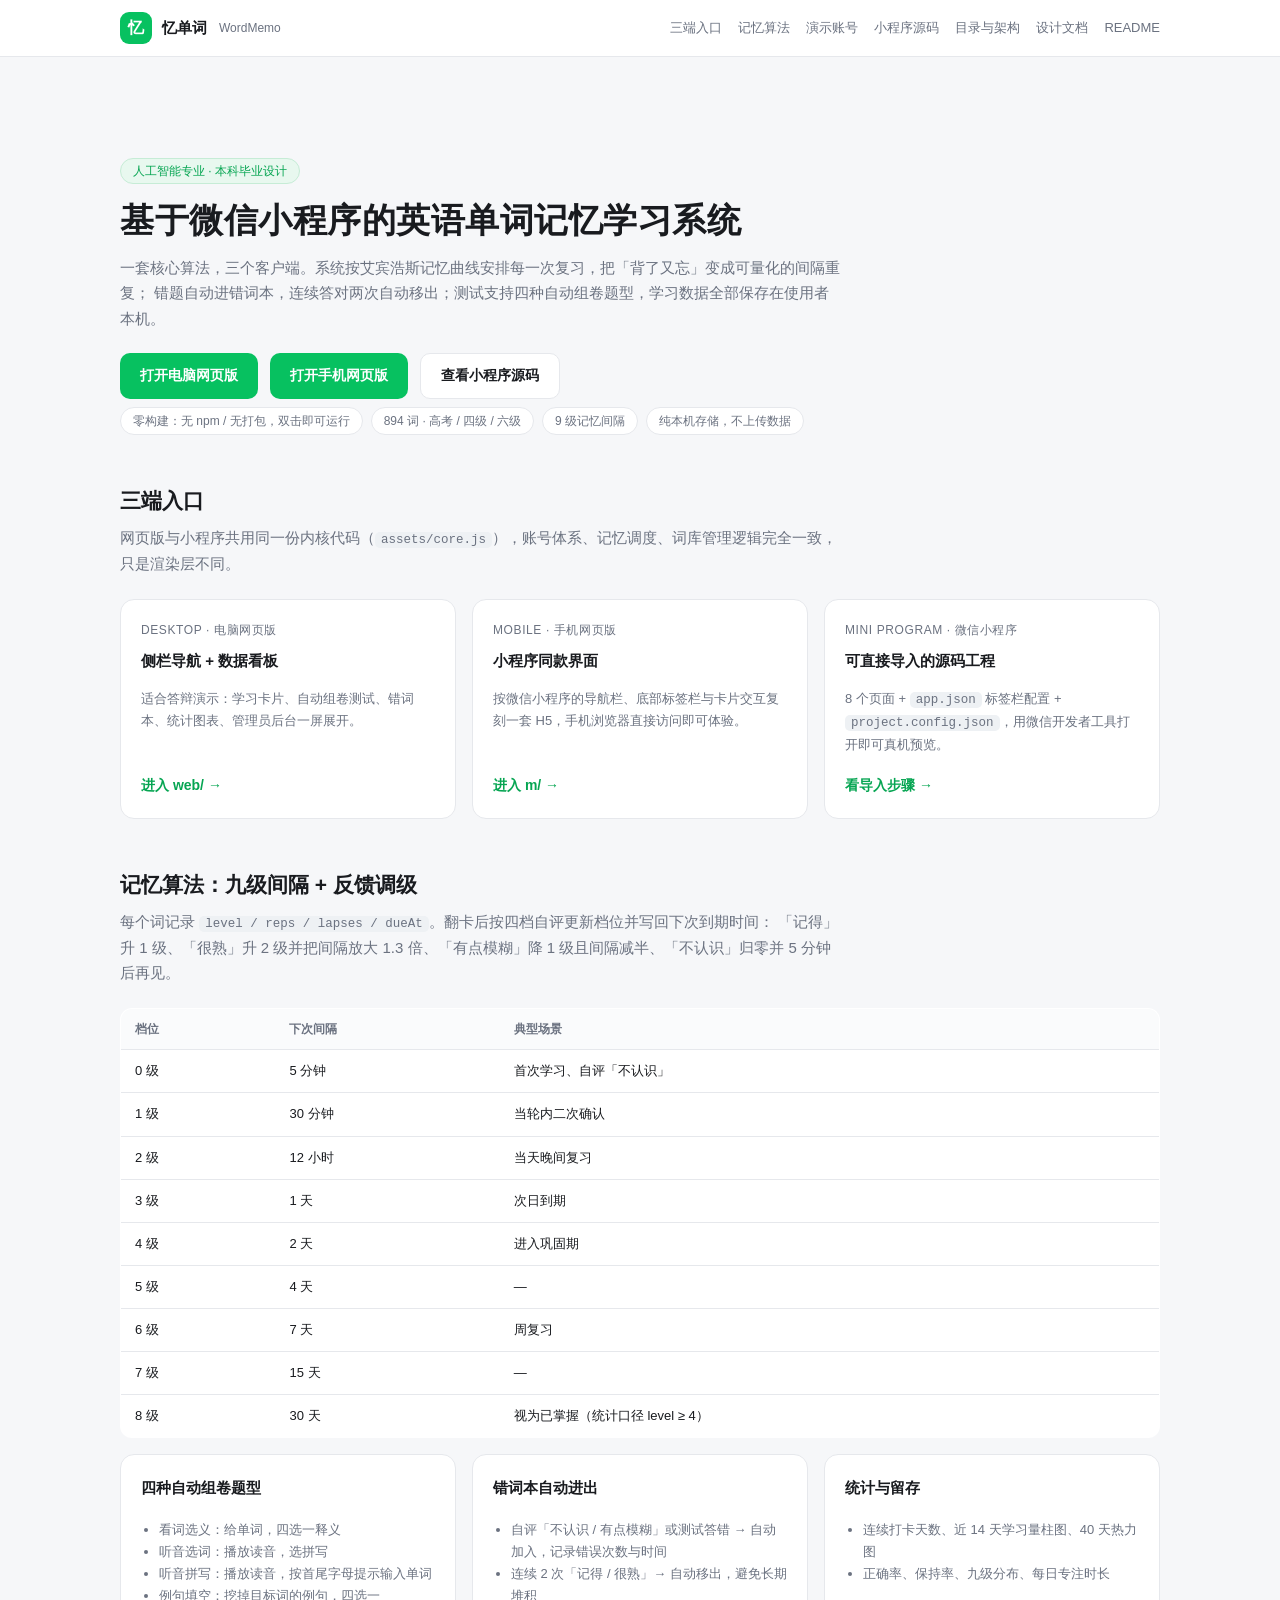
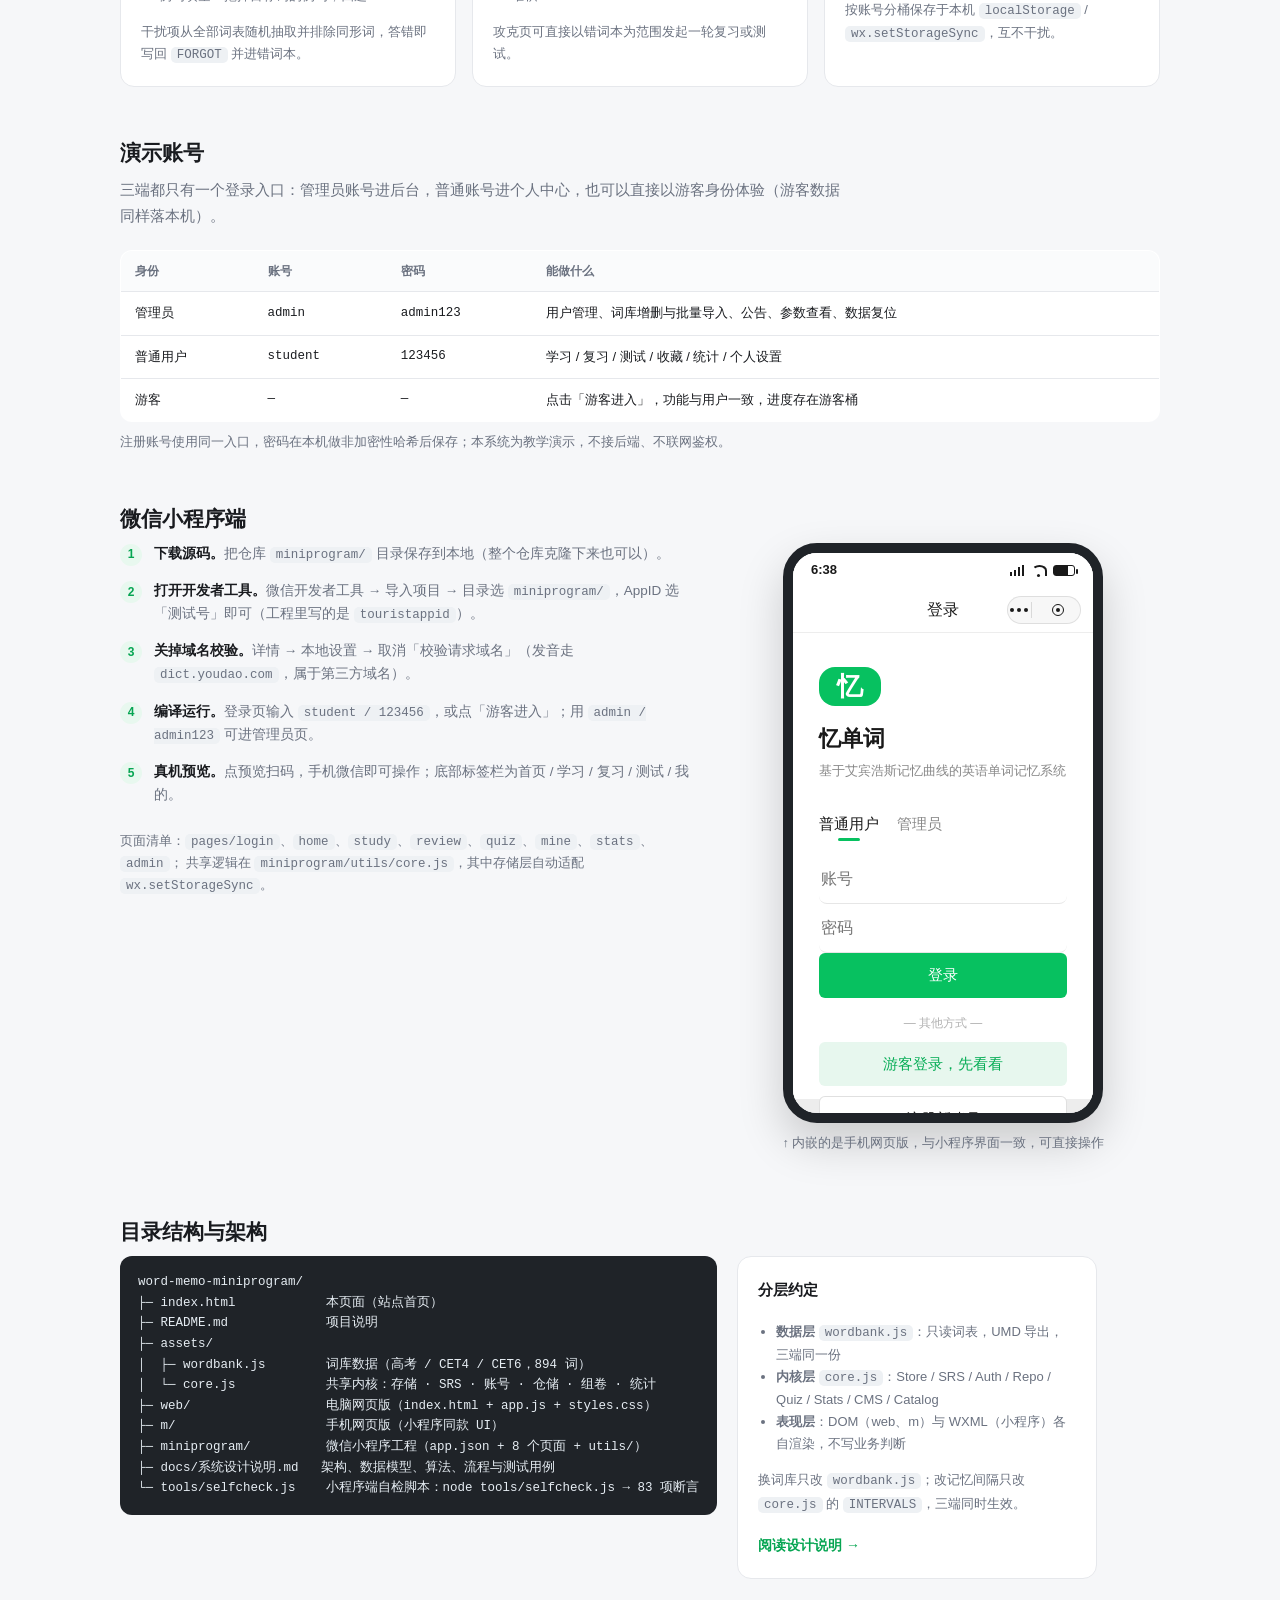
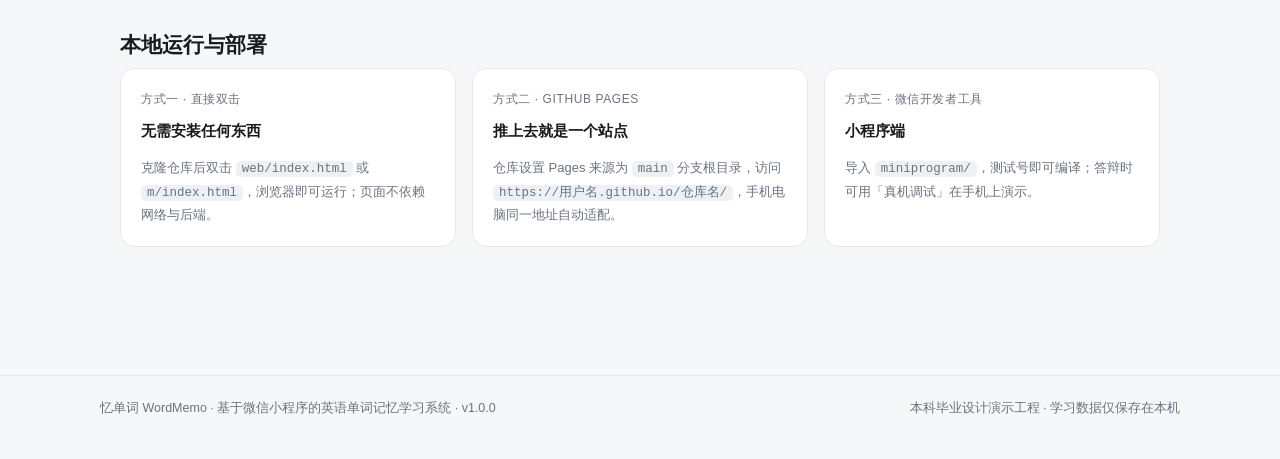
==== index.html @ ea8163a4 "feat: 忆单词——微信小程序英语单词记忆系统三端实现 以艾宾浩斯间隔重复为调度核心的纯静态词记忆系统。内核（Store/SRS/Auth/Repo/Quiz/Stats/CMS/Catalog）以" ====
<!DOCTYPE html>
<html lang="zh-CN">
<head>
  <meta charset="utf-8" />
  <meta name="viewport" content="width=device-width, initial-scale=1" />
  <title>忆单词 · 基于微信小程序的英语单词记忆学习系统</title>
  <meta name="description" content="本科毕业设计：基于微信小程序的英语单词记忆学习系统。提供电脑网页版、手机网页版与微信小程序源码三套客户端，共享艾宾浩斯记忆调度内核。" />
  <style>
    :root {
      --green: #07c160;
      --green-d: #06a552;
      --ink: #191b1f;
      --sub: #6b7280;
      --line: #e6e8ec;
      --bg: #f6f7f9;
      --card: #fff;
    }
    * { box-sizing: border-box; }
    body {
      margin: 0;
      background: var(--bg);
      color: var(--ink);
      font: 15px/1.7 -apple-system, BlinkMacSystemFont, "Segoe UI", "PingFang SC", "Microsoft YaHei", sans-serif;
    }
    a { color: var(--green-d); text-decoration: none; }
    a:hover { text-decoration: underline; }
    header {
      position: sticky; top: 0; z-index: 10;
      background: rgba(255, 255, 255, .92);
      backdrop-filter: blur(8px);
      border-bottom: 1px solid var(--line);
    }
    .bar { max-width: 1080px; margin: 0 auto; padding: 12px 20px; display: flex; align-items: center; gap: 18px; }
    .brand { display: flex; align-items: center; gap: 10px; font-weight: 700; }
    .logo {
      width: 32px; height: 32px; border-radius: 9px; color: #fff; background: var(--green);
      display: grid; place-items: center; font-size: 16px;
    }
    .brand i { font-style: normal; color: var(--sub); font-weight: 400; font-size: 12px; margin-left: 2px; }
    nav { margin-left: auto; display: flex; gap: 16px; flex-wrap: wrap; }
    nav a { color: var(--sub); font-size: 13px; }
    nav a:hover { color: var(--green-d); text-decoration: none; }
    main { max-width: 1080px; margin: 0 auto; padding: 0 20px 72px; }
    section { margin-top: 48px; scroll-margin-top: 70px; }
    h1 { font-size: 34px; line-height: 1.3; margin: 0 0 12px; letter-spacing: .5px; }
    h2 { font-size: 21px; margin: 0 0 6px; }
    h3 { font-size: 15px; margin: 0 0 6px; }
    p.lead { color: var(--sub); margin: 0 0 22px; max-width: 720px; }
    .hero { padding-top: 52px; }
    .tag {
      display: inline-block; background: #e8f8ef; color: var(--green-d);
      border: 1px solid #c6ecd6; border-radius: 999px; padding: 2px 12px; font-size: 12px; margin-bottom: 14px;
    }
    .cta { display: flex; gap: 12px; flex-wrap: wrap; margin-top: 22px; }
    .btn {
      display: inline-flex; align-items: center; gap: 6px; padding: 10px 20px; border-radius: 10px;
      background: var(--green); color: #fff; font-weight: 600; border: 0; font-size: 14px;
    }
    .btn:hover { background: var(--green-d); text-decoration: none; color: #fff; }
    .btn.ghost { background: #fff; color: var(--ink); border: 1px solid var(--line); }
    .btn.ghost:hover { border-color: var(--green); color: var(--green-d); background: #fff; }
    .grid { display: grid; gap: 16px; grid-template-columns: repeat(auto-fit, minmax(260px, 1fr)); }
    .card {
      background: var(--card); border: 1px solid var(--line); border-radius: 14px; padding: 20px;
      display: flex; flex-direction: column; gap: 8px;
    }
    .card .k { font-size: 12px; color: var(--sub); letter-spacing: .6px; text-transform: uppercase; }
    .card p { margin: 0; color: var(--sub); font-size: 13px; }
    .card ul { margin: 4px 0 0; padding-left: 18px; color: var(--sub); font-size: 13px; }
    .card .go { margin-top: auto; padding-top: 10px; font-weight: 600; font-size: 14px; }
    table { width: 100%; border-collapse: collapse; background: #fff; border: 1px solid var(--line); border-radius: 12px; overflow: hidden; font-size: 13px; }
    th, td { padding: 10px 14px; text-align: left; border-bottom: 1px solid var(--line); }
    th { background: #fafbfc; color: var(--sub); font-weight: 600; font-size: 12px; }
    tr:last-child td { border-bottom: 0; }
    code, .mono { font-family: ui-monospace, SFMono-Regular, Consolas, "Courier New", monospace; font-size: 12.5px; }
    code { background: #eef1f4; padding: 1px 6px; border-radius: 5px; }
    pre {
      background: #1f2328; color: #e6edf3; padding: 16px 18px; border-radius: 12px;
      overflow: auto; font-size: 12.5px; line-height: 1.65; margin: 0;
    }
    .two { display: grid; gap: 20px; grid-template-columns: 1.15fr .85fr; align-items: start; }
    .steps { counter-reset: s; margin: 0; padding: 0; list-style: none; }
    .steps li { position: relative; padding: 0 0 14px 34px; color: var(--sub); font-size: 13.5px; }
    .steps li::before {
      counter-increment: s; content: counter(s); position: absolute; left: 0; top: 1px;
      width: 22px; height: 22px; border-radius: 50%; background: #e8f8ef; color: var(--green-d);
      display: grid; place-items: center; font-size: 12px; font-weight: 700;
    }
    .steps b { color: var(--ink); }
    .phone {
      width: 320px; margin: 0 auto; border: 10px solid #1f2328; border-radius: 34px; overflow: hidden;
      background: #1f2328; box-shadow: 0 20px 45px rgba(0, 0, 0, .18);
    }
    .phone iframe { display: block; width: 300px; height: 560px; border: 0; background: #fff; }
    .note { font-size: 12.5px; color: var(--sub); margin-top: 10px; }
    .chips { display: flex; gap: 8px; flex-wrap: wrap; margin-top: 8px; }
    .chip { background: #fff; border: 1px solid var(--line); border-radius: 999px; padding: 3px 12px; font-size: 12px; color: var(--sub); }
    footer { border-top: 1px solid var(--line); margin-top: 56px; padding: 22px 20px 40px; color: var(--sub); font-size: 12.5px; }
    footer .bar { padding: 0; }
    @media (max-width: 860px) { .two { grid-template-columns: 1fr; } h1 { font-size: 27px; } }
  </style>
</head>
<body>
  <header>
    <div class="bar">
      <div class="brand"><span class="logo">忆</span>忆单词<i>WordMemo</i></div>
      <nav>
        <a href="#clients">三端入口</a>
        <a href="#algo">记忆算法</a>
        <a href="#demo">演示账号</a>
        <a href="#mini">小程序源码</a>
        <a href="#arch">目录与架构</a>
        <a href="docs/系统设计说明.md">设计文档</a>
        <a href="README.md">README</a>
      </nav>
    </div>
  </header>

  <main>
    <section class="hero">
      <span class="tag">人工智能专业 · 本科毕业设计</span>
      <h1>基于微信小程序的英语单词记忆学习系统</h1>
      <p class="lead">
        一套核心算法，三个客户端。系统按艾宾浩斯记忆曲线安排每一次复习，把「背了又忘」变成可量化的间隔重复；
        错题自动进错词本，连续答对两次自动移出；测试支持四种自动组卷题型，学习数据全部保存在使用者本机。
      </p>
      <div class="cta">
        <a class="btn" href="web/index.html">打开电脑网页版</a>
        <a class="btn" href="m/index.html">打开手机网页版</a>
        <a class="btn ghost" href="miniprogram/">查看小程序源码</a>
      </div>
      <div class="chips">
        <span class="chip">零构建：无 npm / 无打包，双击即可运行</span>
        <span class="chip">894 词 · 高考 / 四级 / 六级</span>
        <span class="chip">9 级记忆间隔</span>
        <span class="chip">纯本机存储，不上传数据</span>
      </div>
    </section>

    <section id="clients">
      <h2>三端入口</h2>
      <p class="lead">网页版与小程序共用同一份内核代码（<code>assets/core.js</code>），账号体系、记忆调度、词库管理逻辑完全一致，只是渲染层不同。</p>
      <div class="grid">
        <div class="card">
          <div class="k">Desktop · 电脑网页版</div>
          <h3>侧栏导航 + 数据看板</h3>
          <p>适合答辩演示：学习卡片、自动组卷测试、错词本、统计图表、管理员后台一屏展开。</p>
          <a class="go" href="web/index.html">进入 web/ →</a>
        </div>
        <div class="card">
          <div class="k">Mobile · 手机网页版</div>
          <h3>小程序同款界面</h3>
          <p>按微信小程序的导航栏、底部标签栏与卡片交互复刻一套 H5，手机浏览器直接访问即可体验。</p>
          <a class="go" href="m/index.html">进入 m/ →</a>
        </div>
        <div class="card">
          <div class="k">Mini Program · 微信小程序</div>
          <h3>可直接导入的源码工程</h3>
          <p>8 个页面 + <code>app.json</code> 标签栏配置 + <code>project.config.json</code>，用微信开发者工具打开即可真机预览。</p>
          <a class="go" href="#mini">看导入步骤 →</a>
        </div>
      </div>
    </section>

    <section id="algo">
      <h2>记忆算法：九级间隔 + 反馈调级</h2>
      <p class="lead">
        每个词记录 <code>level / reps / lapses / dueAt</code>。翻卡后按四档自评更新档位并写回下次到期时间：
        「记得」升 1 级、「很熟」升 2 级并把间隔放大 1.3 倍、「有点模糊」降 1 级且间隔减半、「不认识」归零并 5 分钟后再见。
      </p>
      <table>
        <thead><tr><th>档位</th><th>下次间隔</th><th>典型场景</th></tr></thead>
        <tbody>
          <tr><td>0 级</td><td>5 分钟</td><td>首次学习、自评「不认识」</td></tr>
          <tr><td>1 级</td><td>30 分钟</td><td>当轮内二次确认</td></tr>
          <tr><td>2 级</td><td>12 小时</td><td>当天晚间复习</td></tr>
          <tr><td>3 级</td><td>1 天</td><td>次日到期</td></tr>
          <tr><td>4 级</td><td>2 天</td><td>进入巩固期</td></tr>
          <tr><td>5 级</td><td>4 天</td><td>—</td></tr>
          <tr><td>6 级</td><td>7 天</td><td>周复习</td></tr>
          <tr><td>7 级</td><td>15 天</td><td>—</td></tr>
          <tr><td>8 级</td><td>30 天</td><td>视为已掌握（统计口径 level ≥ 4）</td></tr>
        </tbody>
      </table>
      <div class="grid" style="margin-top:16px">
        <div class="card">
          <h3>四种自动组卷题型</h3>
          <ul>
            <li>看词选义：给单词，四选一释义</li>
            <li>听音选词：播放读音，选拼写</li>
            <li>听音拼写：播放读音，按首尾字母提示输入单词</li>
            <li>例句填空：挖掉目标词的例句，四选一</li>
          </ul>
          <p style="margin-top:6px">干扰项从全部词表随机抽取并排除同形词，答错即写回 <code>FORGOT</code> 并进错词本。</p>
        </div>
        <div class="card">
          <h3>错词本自动进出</h3>
          <ul>
            <li>自评「不认识 / 有点模糊」或测试答错 → 自动加入，记录错误次数与时间</li>
            <li>连续 2 次「记得 / 很熟」→ 自动移出，避免长期堆积</li>
          </ul>
          <p style="margin-top:6px">攻克页可直接以错词本为范围发起一轮复习或测试。</p>
        </div>
        <div class="card">
          <h3>统计与留存</h3>
          <ul>
            <li>连续打卡天数、近 14 天学习量柱图、40 天热力图</li>
            <li>正确率、保持率、九级分布、每日专注时长</li>
          </ul>
          <p style="margin-top:6px">按账号分桶保存于本机 <code>localStorage</code> / <code>wx.setStorageSync</code>，互不干扰。</p>
        </div>
      </div>
    </section>

    <section id="demo">
      <h2>演示账号</h2>
      <p class="lead">三端都只有一个登录入口：管理员账号进后台，普通账号进个人中心，也可以直接以游客身份体验（游客数据同样落本机）。</p>
      <table>
        <thead><tr><th>身份</th><th>账号</th><th>密码</th><th>能做什么</th></tr></thead>
        <tbody>
          <tr><td>管理员</td><td class="mono">admin</td><td class="mono">admin123</td><td>用户管理、词库增删与批量导入、公告、参数查看、数据复位</td></tr>
          <tr><td>普通用户</td><td class="mono">student</td><td class="mono">123456</td><td>学习 / 复习 / 测试 / 收藏 / 统计 / 个人设置</td></tr>
          <tr><td>游客</td><td class="mono">—</td><td class="mono">—</td><td>点击「游客进入」，功能与用户一致，进度存在游客桶</td></tr>
        </tbody>
      </table>
      <p class="note">注册账号使用同一入口，密码在本机做非加密性哈希后保存；本系统为教学演示，不接后端、不联网鉴权。</p>
    </section>

    <section id="mini">
      <h2>微信小程序端</h2>
      <div class="two">
        <div>
          <ol class="steps">
            <li><b>下载源码。</b>把仓库 <code>miniprogram/</code> 目录保存到本地（整个仓库克隆下来也可以）。</li>
            <li><b>打开开发者工具。</b>微信开发者工具 → 导入项目 → 目录选 <code>miniprogram/</code>，AppID 选「测试号」即可（工程里写的是 <code>touristappid</code>）。</li>
            <li><b>关掉域名校验。</b>详情 → 本地设置 → 取消「校验请求域名」（发音走 <code>dict.youdao.com</code>，属于第三方域名）。</li>
            <li><b>编译运行。</b>登录页输入 <code>student / 123456</code>，或点「游客进入」；用 <code>admin / admin123</code> 可进管理员页。</li>
            <li><b>真机预览。</b>点预览扫码，手机微信即可操作；底部标签栏为首页 / 学习 / 复习 / 测试 / 我的。</li>
          </ol>
          <p class="note">
            页面清单：<code>pages/login</code>、<code>home</code>、<code>study</code>、<code>review</code>、<code>quiz</code>、<code>mine</code>、<code>stats</code>、<code>admin</code>；
            共享逻辑在 <code>miniprogram/utils/core.js</code>，其中存储层自动适配 <code>wx.setStorageSync</code>。
          </p>
        </div>
        <div>
          <div class="phone">
            <iframe src="m/index.html" title="手机网页版实时预览" loading="lazy"></iframe>
          </div>
          <p class="note" style="text-align:center">↑ 内嵌的是手机网页版，与小程序界面一致，可直接操作</p>
        </div>
      </div>
    </section>

    <section id="arch">
      <h2>目录结构与架构</h2>
      <div class="two">
        <div>
<pre>word-memo-miniprogram/
├─ index.html            本页面（站点首页）
├─ README.md             项目说明
├─ assets/
│  ├─ wordbank.js        词库数据（高考 / CET4 / CET6，894 词）
│  └─ core.js            共享内核：存储 · SRS · 账号 · 仓储 · 组卷 · 统计
├─ web/                  电脑网页版（index.html + app.js + styles.css）
├─ m/                    手机网页版（小程序同款 UI）
├─ miniprogram/          微信小程序工程（app.json + 8 个页面 + utils/）
├─ docs/系统设计说明.md   架构、数据模型、算法、流程与测试用例
└─ tools/selfcheck.js    小程序端自检脚本：node tools/selfcheck.js → 83 项断言</pre>
        </div>
        <div class="card">
          <h3>分层约定</h3>
          <ul>
            <li><b>数据层</b> <code>wordbank.js</code>：只读词表，UMD 导出，三端同一份</li>
            <li><b>内核层</b> <code>core.js</code>：Store / SRS / Auth / Repo / Quiz / Stats / CMS / Catalog</li>
            <li><b>表现层</b>：DOM（web、m）与 WXML（小程序）各自渲染，不写业务判断</li>
          </ul>
          <p style="margin-top:6px">
            换词库只改 <code>wordbank.js</code>；改记忆间隔只改 <code>core.js</code> 的 <code>INTERVALS</code>，三端同时生效。
          </p>
          <a class="go" href="docs/系统设计说明.md">阅读设计说明 →</a>
        </div>
      </div>
    </section>

    <section id="run">
      <h2>本地运行与部署</h2>
      <div class="grid">
        <div class="card">
          <div class="k">方式一 · 直接双击</div>
          <h3>无需安装任何东西</h3>
          <p>克隆仓库后双击 <code>web/index.html</code> 或 <code>m/index.html</code>，浏览器即可运行；页面不依赖网络与后端。</p>
        </div>
        <div class="card">
          <div class="k">方式二 · GitHub Pages</div>
          <h3>推上去就是一个站点</h3>
          <p>仓库设置 Pages 来源为 <code>main</code> 分支根目录，访问 <code>https://用户名.github.io/仓库名/</code>，手机电脑同一地址自动适配。</p>
        </div>
        <div class="card">
          <div class="k">方式三 · 微信开发者工具</div>
          <h3>小程序端</h3>
          <p>导入 <code>miniprogram/</code>，测试号即可编译；答辩时可用「真机调试」在手机上演示。</p>
        </div>
      </div>
    </section>
  </main>

  <footer>
    <div class="bar">
      <span>忆单词 WordMemo · 基于微信小程序的英语单词记忆学习系统 · v1.0.0</span>
      <span style="margin-left:auto">本科毕业设计演示工程 · 学习数据仅保存在本机</span>
    </div>
  </footer>
</body>
</html>
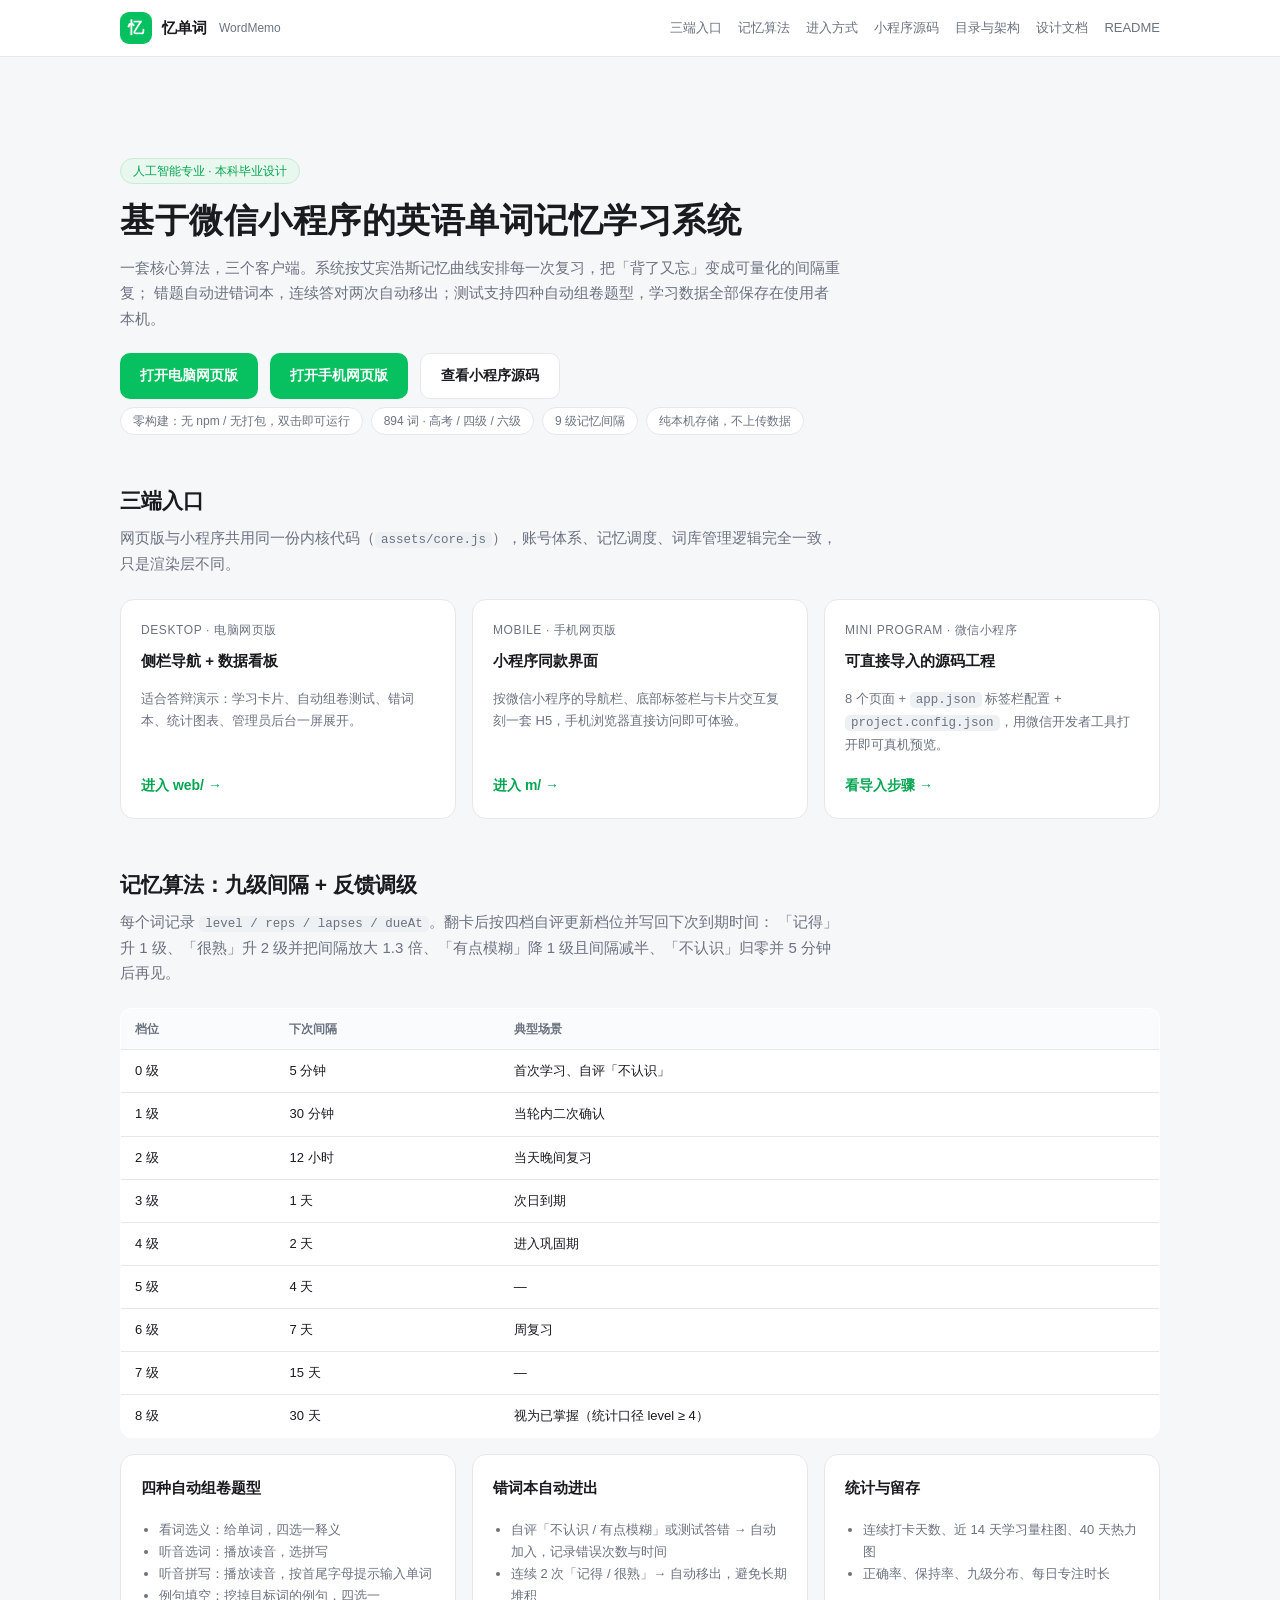
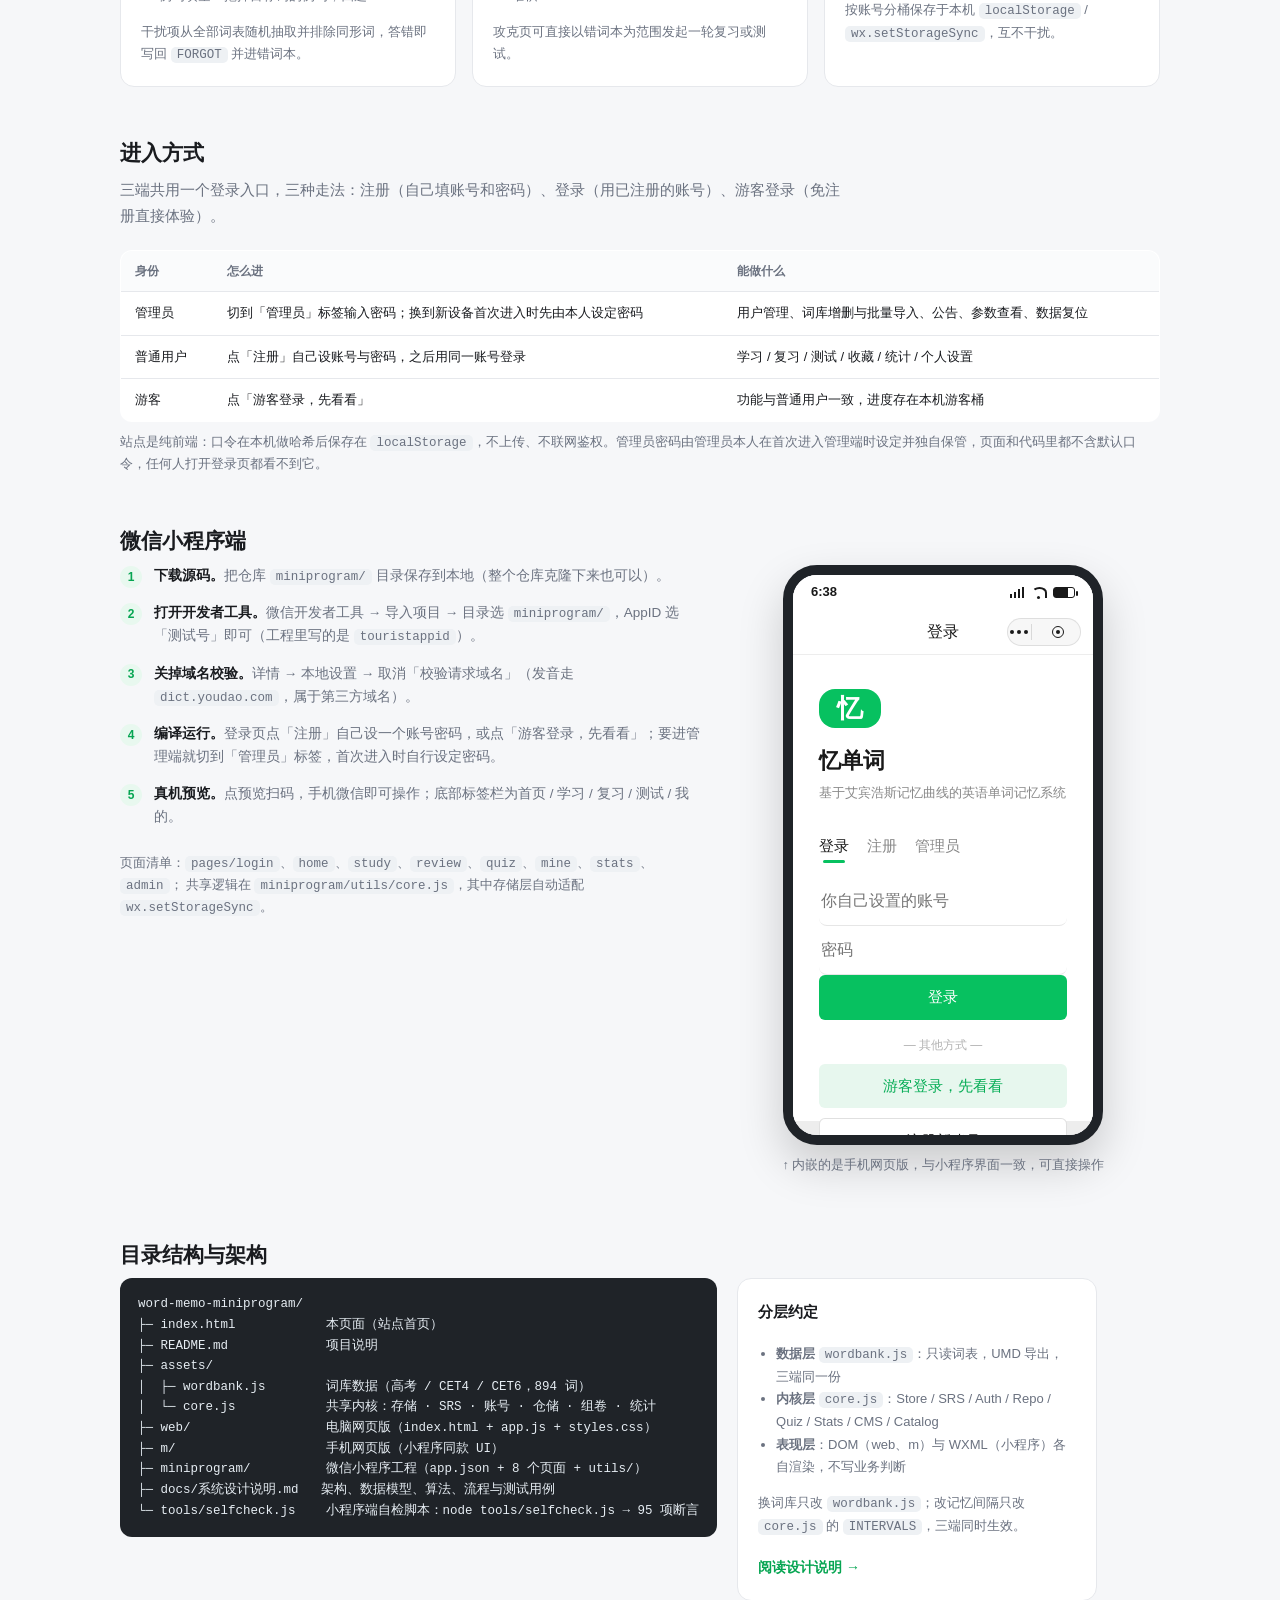
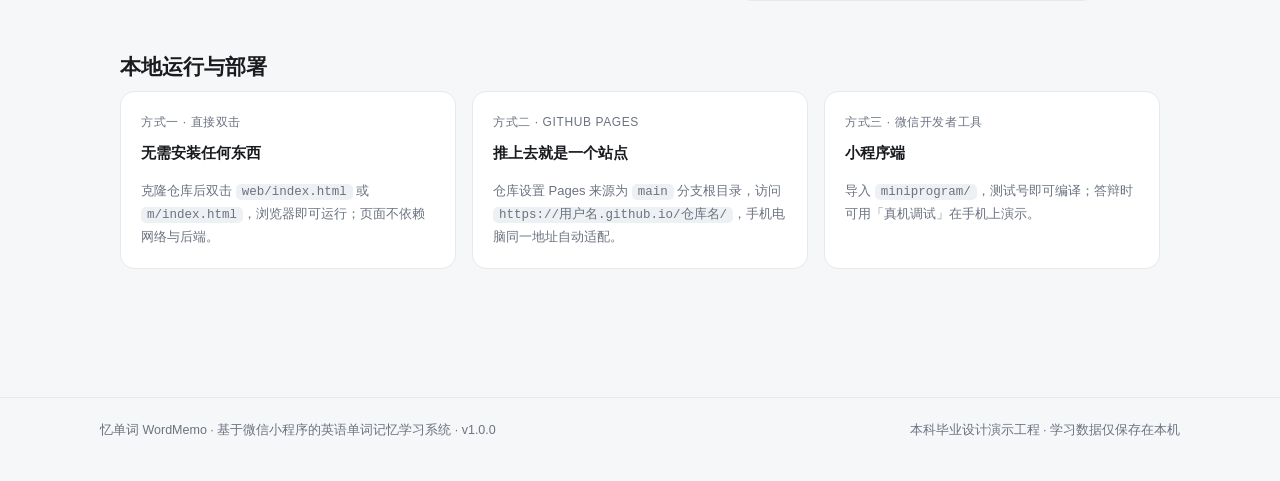
==== commit 631aa44e: "fix: 登录页不再展示或预填任何密码 游客和普通使用者打开登录页就能拿到管理员口令，管理员身份形同虚设。 现在站点不内置默认口令：管理员骨架的 pwd 留空，首次进入管理端时由本人 两遍输入设定，之" ====
--- a/index.html
+++ b/index.html
@@ -107,7 +107,7 @@
       <nav>
         <a href="#clients">三端入口</a>
         <a href="#algo">记忆算法</a>
-        <a href="#demo">演示账号</a>
+        <a href="#demo">进入方式</a>
         <a href="#mini">小程序源码</a>
         <a href="#arch">目录与架构</a>
         <a href="docs/系统设计说明.md">设计文档</a>
@@ -127,7 +127,7 @@
       <div class="cta">
         <a class="btn" href="web/index.html">打开电脑网页版</a>
         <a class="btn" href="m/index.html">打开手机网页版</a>
-        <a class="btn ghost" href="miniprogram/">查看小程序源码</a>
+        <a class="btn ghost" href="https://github.com/mtjvmysnk9-tech/word-memo-miniprogram/tree/main/miniprogram" rel="nofollow">查看小程序源码</a>
       </div>
       <div class="chips">
         <span class="chip">零构建：无 npm / 无打包，双击即可运行</span>
@@ -213,17 +213,17 @@
     </section>
 
     <section id="demo">
-      <h2>演示账号</h2>
-      <p class="lead">三端都只有一个登录入口：管理员账号进后台，普通账号进个人中心，也可以直接以游客身份体验（游客数据同样落本机）。</p>
+      <h2>进入方式</h2>
+      <p class="lead">三端共用一个登录入口，三种走法：注册（自己填账号和密码）、登录（用已注册的账号）、游客登录（免注册直接体验）。</p>
       <table>
-        <thead><tr><th>身份</th><th>账号</th><th>密码</th><th>能做什么</th></tr></thead>
+        <thead><tr><th>身份</th><th>怎么进</th><th>能做什么</th></tr></thead>
         <tbody>
-          <tr><td>管理员</td><td class="mono">admin</td><td class="mono">admin123</td><td>用户管理、词库增删与批量导入、公告、参数查看、数据复位</td></tr>
-          <tr><td>普通用户</td><td class="mono">student</td><td class="mono">123456</td><td>学习 / 复习 / 测试 / 收藏 / 统计 / 个人设置</td></tr>
-          <tr><td>游客</td><td class="mono">—</td><td class="mono">—</td><td>点击「游客进入」，功能与用户一致，进度存在游客桶</td></tr>
+          <tr><td>管理员</td><td>切到「管理员」标签输入密码；换到新设备首次进入时先由本人设定密码</td><td>用户管理、词库增删与批量导入、公告、参数查看、数据复位</td></tr>
+          <tr><td>普通用户</td><td>点「注册」自己设账号与密码，之后用同一账号登录</td><td>学习 / 复习 / 测试 / 收藏 / 统计 / 个人设置</td></tr>
+          <tr><td>游客</td><td>点「游客登录，先看看」</td><td>功能与普通用户一致，进度存在本机游客桶</td></tr>
         </tbody>
       </table>
-      <p class="note">注册账号使用同一入口，密码在本机做非加密性哈希后保存；本系统为教学演示，不接后端、不联网鉴权。</p>
+      <p class="note">站点是纯前端：口令在本机做哈希后保存在 <code>localStorage</code>，不上传、不联网鉴权。管理员密码由管理员本人在首次进入管理端时设定并独自保管，页面和代码里都不含默认口令，任何人打开登录页都看不到它。</p>
     </section>
 
     <section id="mini">
@@ -234,7 +234,7 @@
             <li><b>下载源码。</b>把仓库 <code>miniprogram/</code> 目录保存到本地（整个仓库克隆下来也可以）。</li>
             <li><b>打开开发者工具。</b>微信开发者工具 → 导入项目 → 目录选 <code>miniprogram/</code>，AppID 选「测试号」即可（工程里写的是 <code>touristappid</code>）。</li>
             <li><b>关掉域名校验。</b>详情 → 本地设置 → 取消「校验请求域名」（发音走 <code>dict.youdao.com</code>，属于第三方域名）。</li>
-            <li><b>编译运行。</b>登录页输入 <code>student / 123456</code>，或点「游客进入」；用 <code>admin / admin123</code> 可进管理员页。</li>
+            <li><b>编译运行。</b>登录页点「注册」自己设一个账号密码，或点「游客登录，先看看」；要进管理端就切到「管理员」标签，首次进入时自行设定密码。</li>
             <li><b>真机预览。</b>点预览扫码，手机微信即可操作；底部标签栏为首页 / 学习 / 复习 / 测试 / 我的。</li>
           </ol>
           <p class="note">
@@ -265,7 +265,7 @@
 ├─ m/                    手机网页版（小程序同款 UI）
 ├─ miniprogram/          微信小程序工程（app.json + 8 个页面 + utils/）
 ├─ docs/系统设计说明.md   架构、数据模型、算法、流程与测试用例
-└─ tools/selfcheck.js    小程序端自检脚本：node tools/selfcheck.js → 83 项断言</pre>
+└─ tools/selfcheck.js    小程序端自检脚本：node tools/selfcheck.js → 95 项断言</pre>
         </div>
         <div class="card">
           <h3>分层约定</h3>
